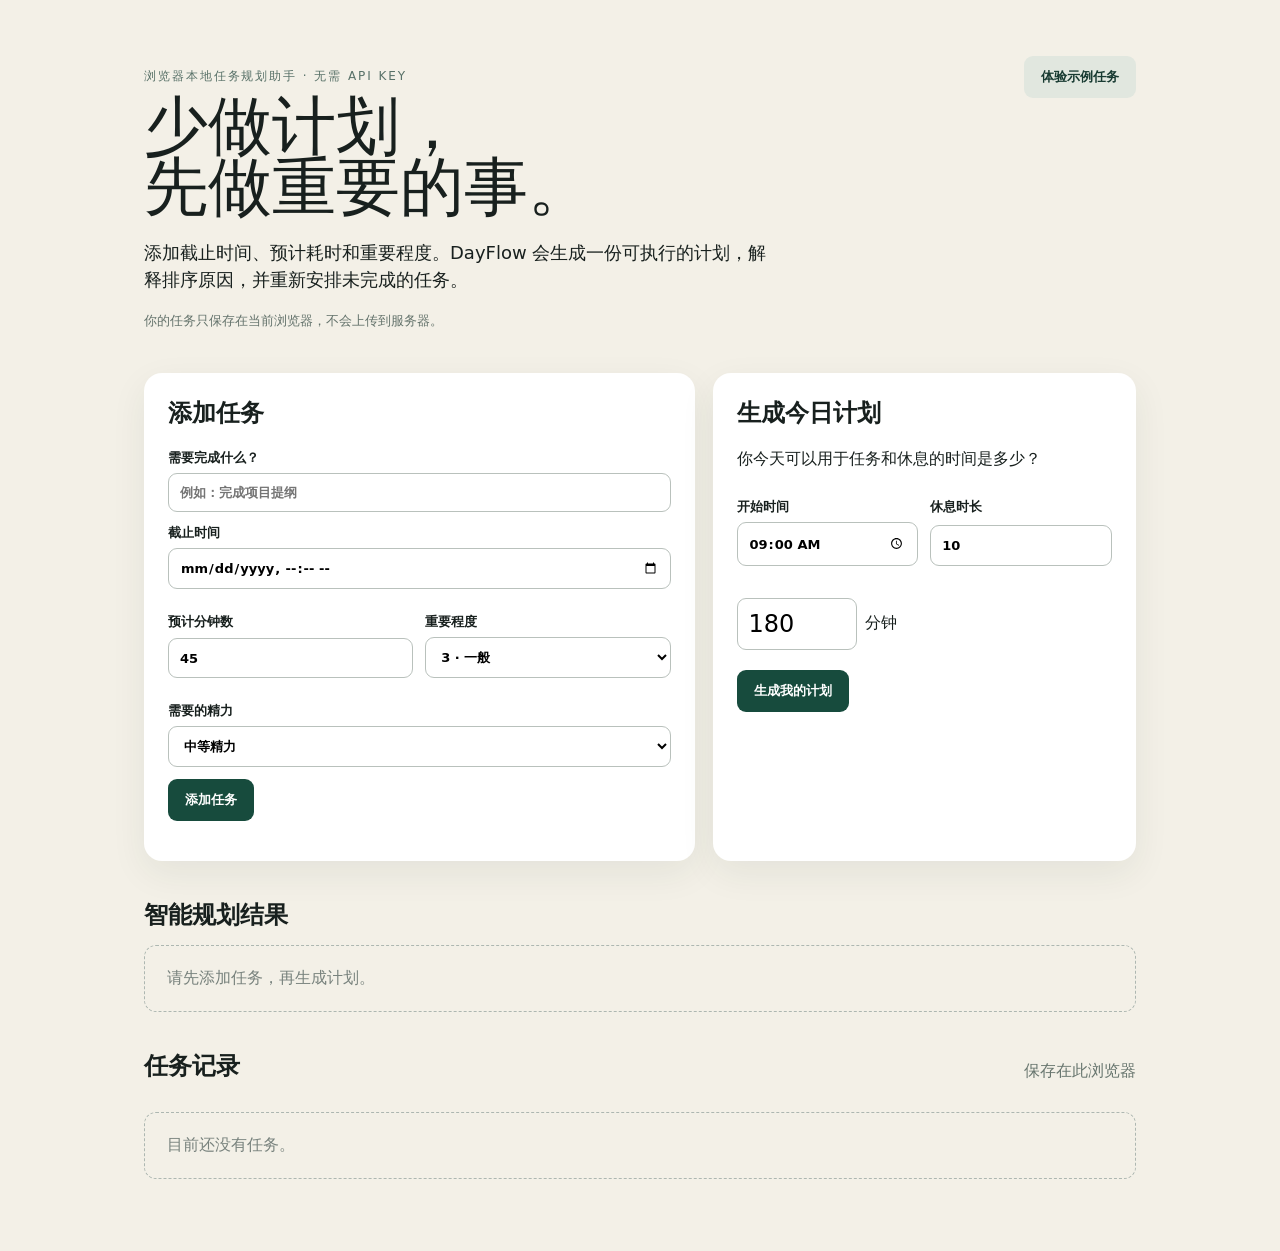
==== docs/index.html @ 12812f80 "Publish browser-only DayFlow demo" ====
<!doctype html><html lang="zh-CN"><head><meta charset="utf-8"><meta name="viewport" content="width=device-width,initial-scale=1"><meta name="description" content="无需账号和 API Key 的本地任务规划助手"><title>DayFlow 日程规划助手</title><link rel="stylesheet" href="styles.css"></head>
<body><main><header><div><p class="eyebrow">浏览器本地任务规划助手 · 无需 API KEY</p><h1>少做计划，<br>先做重要的事。</h1><p class="intro">添加截止时间、预计耗时和重要程度。DayFlow 会生成一份可执行的计划，解释排序原因，并重新安排未完成的任务。</p><p class="privacy">你的任务只保存在当前浏览器，不会上传到服务器。</p></div><button id="demo" class="secondary">体验示例任务</button></header>
<section class="grid"><form id="taskForm" class="card"><h2 id="formTitle">添加任务</h2><input name="task_id" type="hidden"><label>需要完成什么？<input name="title" required minlength="2" placeholder="例如：完成项目提纲"></label><label>截止时间<input name="due_at" type="datetime-local" required></label><div class="two"><label>预计分钟数<input name="estimate_minutes" type="number" min="10" max="600" value="45" required></label><label>重要程度<select name="importance"><option value="5">5 · 非常重要</option><option value="4">4 · 重要</option><option value="3" selected>3 · 一般</option><option value="2">2 · 较低</option><option value="1">1 · 可选</option></select></label></div><label>需要的精力<select name="energy"><option value="high">高度专注</option><option value="medium" selected>中等精力</option><option value="low">低精力</option></select></label><div class="form-actions"><button id="saveTask">添加任务</button><button id="cancelEdit" type="button" class="secondary" hidden>取消编辑</button></div><p id="formStatus" class="hint" role="status"></p></form>
<div class="card"><h2>生成今日计划</h2><p>你今天可以用于任务和休息的时间是多少？</p><div class="two"><label>开始时间<input id="startTime" type="time" value="09:00"></label><label>休息时长<input id="breakMinutes" type="number" min="0" max="30" value="10"></label></div><div class="time"><input id="available" type="number" min="15" max="720" value="180"><span>分钟</span></div><button id="plan" type="button">生成我的计划</button><p id="status" role="status"></p></div></section>
<section><div class="section-title"><h2>智能规划结果</h2><span id="summary"></span></div><div id="planOutput" class="plan empty">请先添加任务，再生成计划。</div></section>
<section><div class="section-title"><h2>任务记录</h2><span>保存在此浏览器</span></div><div id="tasks" class="tasks"></div></section></main><script src="app.js"></script></body></html>
---- docs/styles.css ----
:root{font-family:Inter,"PingFang SC","Microsoft YaHei",system-ui,sans-serif;color:#18201e;background:#f3f0e7}*{box-sizing:border-box}body{margin:0}main{max-width:1040px;margin:auto;padding:56px 24px}header{display:flex;justify-content:space-between;gap:30px;align-items:flex-start;margin-bottom:30px}.eyebrow{font-size:12px;letter-spacing:.16em;color:#587168}h1{font:64px/.95 Georgia,"Noto Serif SC",serif;margin:10px 0 20px}.intro{font-size:18px;line-height:1.55;max-width:640px}.privacy{font-size:13px;color:#64736c}.grid{display:grid;grid-template-columns:1.3fr 1fr;gap:18px}.card{background:#fff;padding:24px;border-radius:18px;box-shadow:0 12px 36px #23352d12}h2{margin-top:0}label{display:grid;gap:6px;margin:12px 0;font-size:13px;font-weight:650}input,select{border:1px solid #b9c1bc;border-radius:9px;padding:11px;background:#fff;font:inherit}.two{display:grid;grid-template-columns:1fr 1fr;gap:12px}button{border:0;border-radius:9px;padding:12px 17px;background:#174b3d;color:#fff;font-weight:700;cursor:pointer}.secondary{background:#e1e7df;color:#173a31}.danger{background:#f3dfd8;color:#7b2f1d}.small{padding:8px 11px;margin:3px}.time{display:flex;align-items:center;gap:8px;margin:20px 0}.time input{font-size:24px;width:120px}.section-title{display:flex;justify-content:space-between;align-items:end;margin-top:38px}.section-title h2{margin:0}.section-title span,small,.hint{color:#68766f}.plan,.tasks{display:grid;gap:10px;margin-top:14px}.task{background:#fff;padding:17px 20px;border-radius:13px;display:flex;justify-content:space-between;gap:16px}.task p{margin:4px 0}.task.done{opacity:.58}.task.done b{text-decoration:line-through}.task-actions{text-align:right;min-width:245px}.empty{color:#78827d;padding:22px;border:1px dashed #adb7b1;border-radius:12px}.form-actions{display:flex;gap:8px}.timeline{position:relative}.time-block{display:grid;grid-template-columns:110px 1fr;gap:18px;background:#fff;padding:17px 20px;border-radius:13px;border-left:5px solid #2d705e}.time-block.break{background:#e8ece6;border-left-color:#a4b1a9}.time-block time{font-weight:800;color:#245748}.time-block h3,.time-block p{margin:0 0 5px}.remaining{display:grid;gap:5px;background:#f5e6dc;padding:16px 20px;border-radius:13px;color:#733e2e}@media(max-width:720px){header{display:block}header>button{margin-top:15px}.grid{grid-template-columns:1fr}h1{font-size:48px}.task{display:block}.task-actions{text-align:left;min-width:0;margin-top:12px}.time-block{grid-template-columns:85px 1fr}}
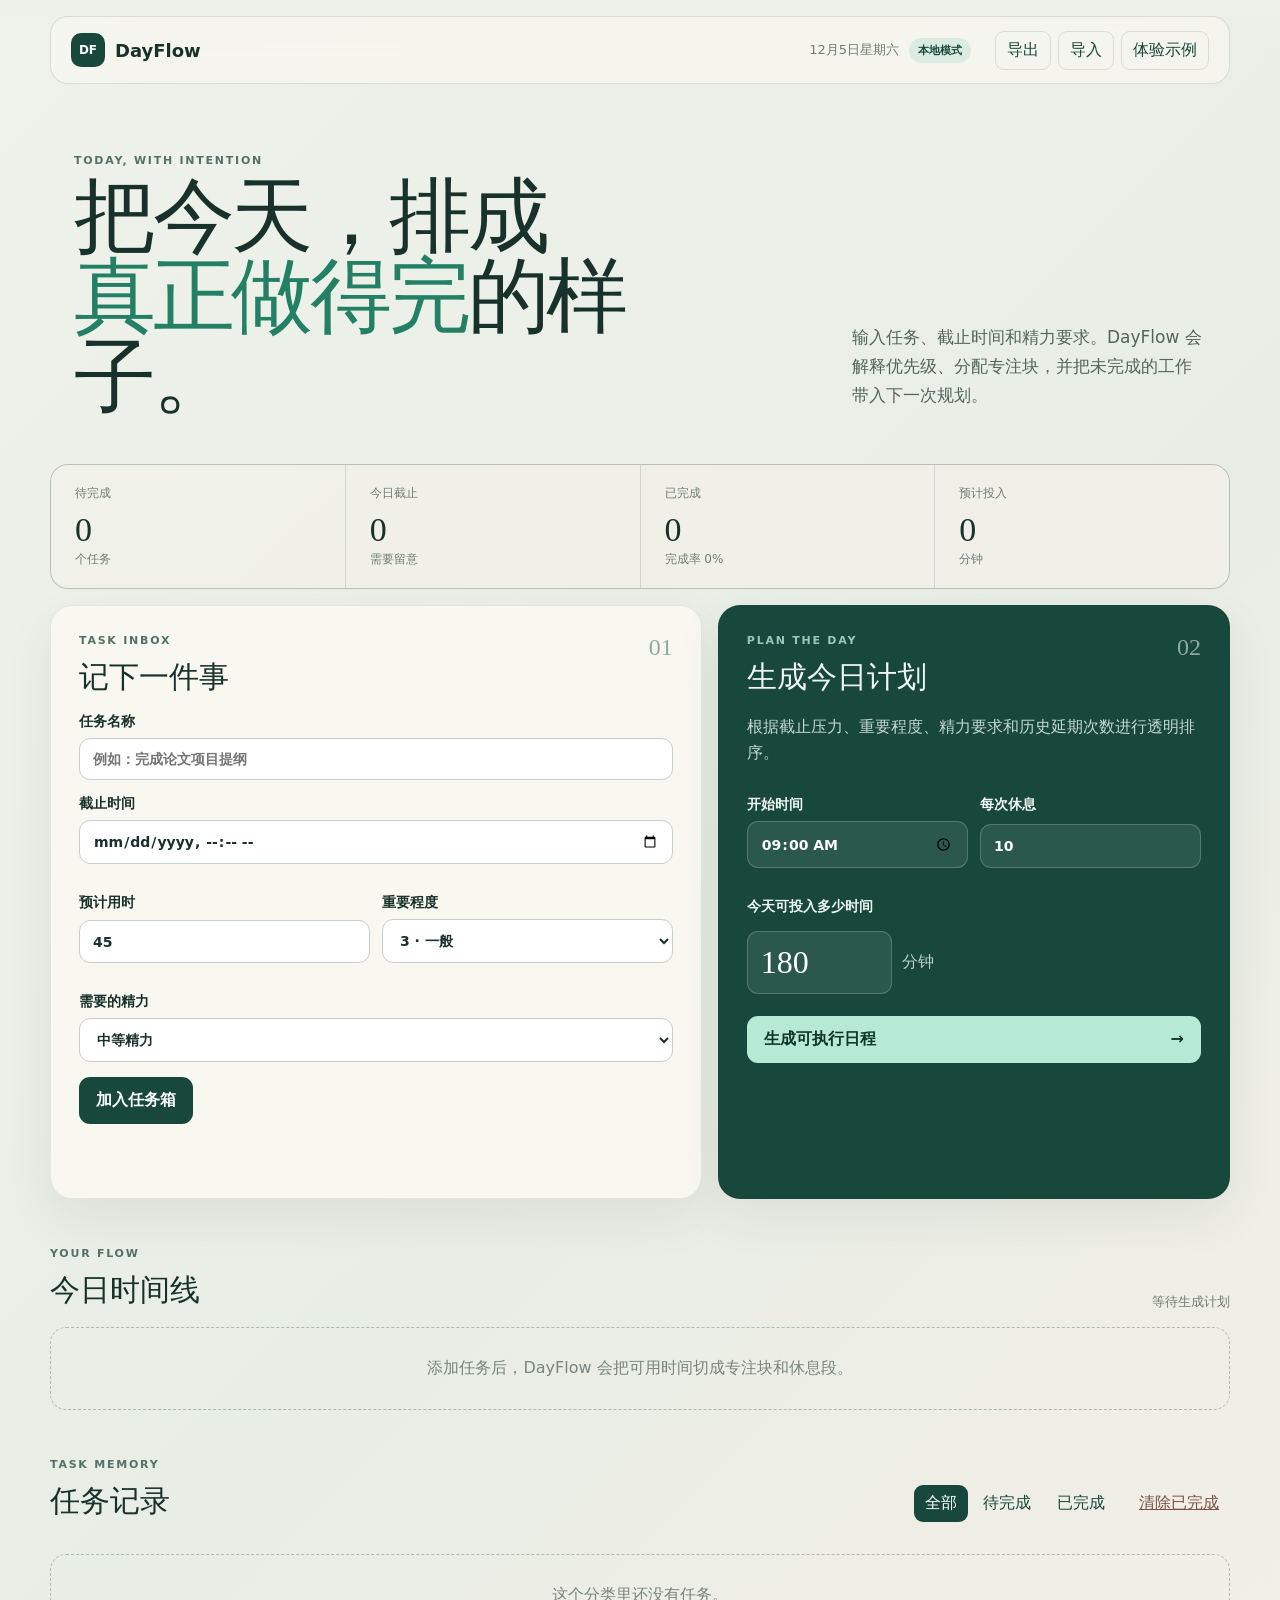
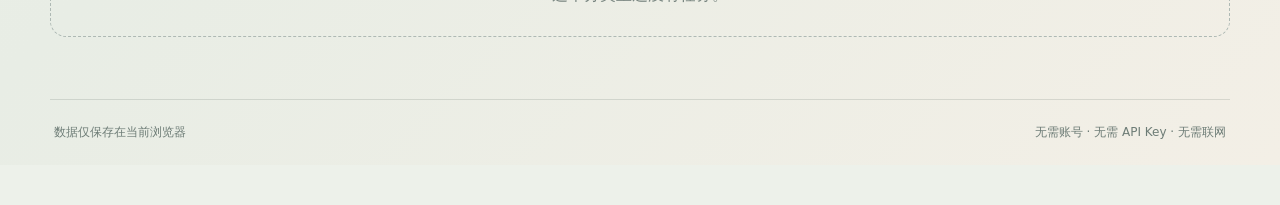
==== commit c21ddf2a: "Complete DayFlow portfolio experience" ====
--- a/docs/index.html
+++ b/docs/index.html
@@ -1,6 +1,73 @@
-<!doctype html><html lang="zh-CN"><head><meta charset="utf-8"><meta name="viewport" content="width=device-width,initial-scale=1"><meta name="description" content="无需账号和 API Key 的本地任务规划助手"><title>DayFlow 日程规划助手</title><link rel="stylesheet" href="styles.css"></head>
-<body><main><header><div><p class="eyebrow">浏览器本地任务规划助手 · 无需 API KEY</p><h1>少做计划，<br>先做重要的事。</h1><p class="intro">添加截止时间、预计耗时和重要程度。DayFlow 会生成一份可执行的计划，解释排序原因，并重新安排未完成的任务。</p><p class="privacy">你的任务只保存在当前浏览器，不会上传到服务器。</p></div><button id="demo" class="secondary">体验示例任务</button></header>
-<section class="grid"><form id="taskForm" class="card"><h2 id="formTitle">添加任务</h2><input name="task_id" type="hidden"><label>需要完成什么？<input name="title" required minlength="2" placeholder="例如：完成项目提纲"></label><label>截止时间<input name="due_at" type="datetime-local" required></label><div class="two"><label>预计分钟数<input name="estimate_minutes" type="number" min="10" max="600" value="45" required></label><label>重要程度<select name="importance"><option value="5">5 · 非常重要</option><option value="4">4 · 重要</option><option value="3" selected>3 · 一般</option><option value="2">2 · 较低</option><option value="1">1 · 可选</option></select></label></div><label>需要的精力<select name="energy"><option value="high">高度专注</option><option value="medium" selected>中等精力</option><option value="low">低精力</option></select></label><div class="form-actions"><button id="saveTask">添加任务</button><button id="cancelEdit" type="button" class="secondary" hidden>取消编辑</button></div><p id="formStatus" class="hint" role="status"></p></form>
-<div class="card"><h2>生成今日计划</h2><p>你今天可以用于任务和休息的时间是多少？</p><div class="two"><label>开始时间<input id="startTime" type="time" value="09:00"></label><label>休息时长<input id="breakMinutes" type="number" min="0" max="30" value="10"></label></div><div class="time"><input id="available" type="number" min="15" max="720" value="180"><span>分钟</span></div><button id="plan" type="button">生成我的计划</button><p id="status" role="status"></p></div></section>
-<section><div class="section-title"><h2>智能规划结果</h2><span id="summary"></span></div><div id="planOutput" class="plan empty">请先添加任务，再生成计划。</div></section>
-<section><div class="section-title"><h2>任务记录</h2><span>保存在此浏览器</span></div><div id="tasks" class="tasks"></div></section></main><script src="app.js"></script></body></html>
+<!doctype html>
+<html lang="zh-CN">
+<head>
+  <meta charset="utf-8">
+  <meta name="viewport" content="width=device-width,initial-scale=1">
+  <meta name="description" content="无需账号和 API Key 的本地智能日程规划助手">
+  <meta name="theme-color" content="#102e28">
+  <title>DayFlow · 今日规划助手</title>
+  <link rel="icon" type="image/svg+xml" href="data:image/svg+xml,%3Csvg xmlns='http://www.w3.org/2000/svg' viewBox='0 0 32 32'%3E%3Crect width='32' height='32' rx='9' fill='%2317438a'/%3E%3Cpath d='M9 9v14M9 16h7c4 0 7-2 7-6M16 23c4 0 7-2 7-6' fill='none' stroke='%23dff8ed' stroke-width='2.3' stroke-linecap='round'/%3E%3C/svg%3E">
+  <link rel="stylesheet" href="styles.css">
+</head>
+<body>
+  <main class="app-shell">
+    <header class="topbar">
+      <a class="brand" href="#top" aria-label="DayFlow 首页"><span>DF</span><strong>DayFlow</strong></a>
+      <div class="today"><span id="todayLabel"></span><b>本地模式</b></div>
+      <div class="top-actions">
+        <button class="quiet" id="exportData">导出</button>
+        <button class="quiet" id="importData">导入</button>
+        <input id="importFile" type="file" accept="application/json" hidden>
+        <button class="quiet" id="demo">体验示例</button>
+      </div>
+    </header>
+
+    <section class="intro" id="top">
+      <div><p class="eyebrow">TODAY, WITH INTENTION</p><h1>把今天，排成<br><em>真正做得完</em>的样子。</h1></div>
+      <p>输入任务、截止时间和精力要求。DayFlow 会解释优先级、分配专注块，并把未完成的工作带入下一次规划。</p>
+    </section>
+
+    <section class="stats" aria-label="任务概览">
+      <article><span>待完成</span><b id="openCount">0</b><small>个任务</small></article>
+      <article><span>今日截止</span><b id="todayCount">0</b><small>需要留意</small></article>
+      <article><span>已完成</span><b id="doneCount">0</b><small id="completionRate">完成率 0%</small></article>
+      <article><span>预计投入</span><b id="estimateTotal">0</b><small>分钟</small></article>
+    </section>
+
+    <section class="workspace">
+      <form id="taskForm" class="panel composer">
+        <div class="panel-head"><div><p class="eyebrow">TASK INBOX</p><h2 id="formTitle">记下一件事</h2></div><span class="step">01</span></div>
+        <input name="task_id" type="hidden">
+        <label>任务名称<input name="title" required minlength="2" maxlength="120" placeholder="例如：完成论文项目提纲"></label>
+        <label>截止时间<input name="due_at" type="datetime-local" required></label>
+        <div class="two"><label>预计用时<input name="estimate_minutes" type="number" min="10" max="600" value="45" required></label><label>重要程度<select name="importance"><option value="5">5 · 非常重要</option><option value="4">4 · 重要</option><option value="3" selected>3 · 一般</option><option value="2">2 · 较低</option><option value="1">1 · 可选</option></select></label></div>
+        <label>需要的精力<select name="energy"><option value="high">高度专注</option><option value="medium" selected>中等精力</option><option value="low">低精力</option></select></label>
+        <div class="form-actions"><button id="saveTask">加入任务箱</button><button id="cancelEdit" type="button" class="quiet" hidden>取消编辑</button></div>
+        <p id="formStatus" class="hint" role="status"></p>
+      </form>
+
+      <section class="panel planner-card">
+        <div class="panel-head"><div><p class="eyebrow">PLAN THE DAY</p><h2>生成今日计划</h2></div><span class="step">02</span></div>
+        <p class="support">根据截止压力、重要程度、精力要求和历史延期次数进行透明排序。</p>
+        <div class="two"><label>开始时间<input id="startTime" type="time" value="09:00"></label><label>每次休息<input id="breakMinutes" type="number" min="0" max="30" value="10"></label></div>
+        <label>今天可投入多少时间</label><div class="time-input"><input id="available" type="number" min="15" max="720" value="180"><span>分钟</span></div>
+        <button id="plan" type="button" class="wide">生成可执行日程 <span>→</span></button>
+        <p id="status" class="hint" role="status"></p>
+      </section>
+    </section>
+
+    <section class="result-section">
+      <div class="section-title"><div><p class="eyebrow">YOUR FLOW</p><h2>今日时间线</h2></div><span id="summary">等待生成计划</span></div>
+      <div id="planOutput" class="plan empty">添加任务后，DayFlow 会把可用时间切成专注块和休息段。</div>
+    </section>
+
+    <section class="task-section">
+      <div class="section-title"><div><p class="eyebrow">TASK MEMORY</p><h2>任务记录</h2></div><div class="task-tools"><div class="filters" id="filters"><button class="active" data-filter="all">全部</button><button data-filter="open">待完成</button><button data-filter="done">已完成</button></div><button class="text-button" id="clearDone">清除已完成</button></div></div>
+      <div id="tasks" class="tasks"></div>
+    </section>
+    <footer><span>数据仅保存在当前浏览器</span><span>无需账号 · 无需 API Key · 无需联网</span></footer>
+  </main>
+  <div class="toast" id="toast" role="status"></div>
+  <script src="app.js"></script>
+</body>
+</html>
--- a/docs/styles.css
+++ b/docs/styles.css
@@ -1 +1,3 @@
-:root{font-family:Inter,"PingFang SC","Microsoft YaHei",system-ui,sans-serif;color:#18201e;background:#f3f0e7}*{box-sizing:border-box}body{margin:0}main{max-width:1040px;margin:auto;padding:56px 24px}header{display:flex;justify-content:space-between;gap:30px;align-items:flex-start;margin-bottom:30px}.eyebrow{font-size:12px;letter-spacing:.16em;color:#587168}h1{font:64px/.95 Georgia,"Noto Serif SC",serif;margin:10px 0 20px}.intro{font-size:18px;line-height:1.55;max-width:640px}.privacy{font-size:13px;color:#64736c}.grid{display:grid;grid-template-columns:1.3fr 1fr;gap:18px}.card{background:#fff;padding:24px;border-radius:18px;box-shadow:0 12px 36px #23352d12}h2{margin-top:0}label{display:grid;gap:6px;margin:12px 0;font-size:13px;font-weight:650}input,select{border:1px solid #b9c1bc;border-radius:9px;padding:11px;background:#fff;font:inherit}.two{display:grid;grid-template-columns:1fr 1fr;gap:12px}button{border:0;border-radius:9px;padding:12px 17px;background:#174b3d;color:#fff;font-weight:700;cursor:pointer}.secondary{background:#e1e7df;color:#173a31}.danger{background:#f3dfd8;color:#7b2f1d}.small{padding:8px 11px;margin:3px}.time{display:flex;align-items:center;gap:8px;margin:20px 0}.time input{font-size:24px;width:120px}.section-title{display:flex;justify-content:space-between;align-items:end;margin-top:38px}.section-title h2{margin:0}.section-title span,small,.hint{color:#68766f}.plan,.tasks{display:grid;gap:10px;margin-top:14px}.task{background:#fff;padding:17px 20px;border-radius:13px;display:flex;justify-content:space-between;gap:16px}.task p{margin:4px 0}.task.done{opacity:.58}.task.done b{text-decoration:line-through}.task-actions{text-align:right;min-width:245px}.empty{color:#78827d;padding:22px;border:1px dashed #adb7b1;border-radius:12px}.form-actions{display:flex;gap:8px}.timeline{position:relative}.time-block{display:grid;grid-template-columns:110px 1fr;gap:18px;background:#fff;padding:17px 20px;border-radius:13px;border-left:5px solid #2d705e}.time-block.break{background:#e8ece6;border-left-color:#a4b1a9}.time-block time{font-weight:800;color:#245748}.time-block h3,.time-block p{margin:0 0 5px}.remaining{display:grid;gap:5px;background:#f5e6dc;padding:16px 20px;border-radius:13px;color:#733e2e}@media(max-width:720px){header{display:block}header>button{margin-top:15px}.grid{grid-template-columns:1fr}h1{font-size:48px}.task{display:block}.task-actions{text-align:left;min-width:0;margin-top:12px}.time-block{grid-template-columns:85px 1fr}}
+:root{font-family:Inter,"PingFang SC","Microsoft YaHei",system-ui,sans-serif;color:#19312b;background:#edf1ea;--ink:#19312b;--green:#17483b;--mint:#b7ead4;--cream:#f8f7f0;--line:rgba(25,49,43,.13);--muted:#6d7c76}*{box-sizing:border-box}html{scroll-behavior:smooth}body{margin:0;background:linear-gradient(135deg,#eef2eb,#e8ede5 55%,#f3efe6)}button,input,select{font:inherit}button{cursor:pointer}.app-shell{width:min(1180px,calc(100% - 32px));margin:16px auto 40px}.topbar{height:68px;display:flex;align-items:center;gap:24px;padding:0 20px;border:1px solid var(--line);border-radius:18px;background:rgba(248,247,240,.72);backdrop-filter:blur(18px);position:sticky;top:12px;z-index:10}.brand{display:flex;align-items:center;gap:10px;color:var(--ink);text-decoration:none}.brand span{display:grid;place-items:center;width:34px;height:34px;border-radius:10px;background:var(--green);color:white;font-size:12px;font-weight:800}.brand strong{font-size:18px}.today{display:flex;gap:10px;align-items:center;margin-left:auto;color:var(--muted);font-size:13px}.today b{padding:5px 9px;border-radius:99px;background:#dcebe2;color:var(--green);font-size:11px}.top-actions{display:flex;gap:7px}.quiet,.filters button,.text-button{border:1px solid var(--line);background:transparent;color:var(--green);border-radius:9px;padding:8px 11px}.intro{display:grid;grid-template-columns:1.4fr .7fr;gap:70px;align-items:end;padding:70px 24px 46px}.eyebrow{margin:0 0 10px;color:#547168;font-size:11px;font-weight:800;letter-spacing:.16em}.intro h1{font:500 clamp(48px,7vw,82px)/.98 Georgia,"Noto Serif SC",serif;letter-spacing:-.04em;margin:0}.intro h1 em{color:#238065;font-style:normal}.intro>p{font-size:17px;line-height:1.7;color:#53655f;margin:0 0 8px}.stats{display:grid;grid-template-columns:repeat(4,1fr);gap:1px;background:var(--line);border:1px solid var(--line);border-radius:18px;overflow:hidden}.stats article{background:rgba(248,247,240,.82);padding:20px 24px}.stats span,.stats small{display:block;color:var(--muted);font-size:12px}.stats b{display:inline-block;font:500 34px Georgia,serif;margin:9px 7px 2px 0}.workspace{display:grid;grid-template-columns:1.12fr .88fr;gap:16px;margin-top:16px}.panel{background:var(--cream);border:1px solid rgba(25,49,43,.09);border-radius:22px;padding:28px;box-shadow:0 18px 50px rgba(28,54,44,.07)}.planner-card{background:var(--green);color:#f0f7f3}.panel-head,.section-title{display:flex;justify-content:space-between;align-items:flex-start}.panel h2,.section-title h2{font:500 30px Georgia,"Noto Serif SC",serif;margin:0}.planner-card .eyebrow{color:#9bc9b8}.step{font:500 24px Georgia,serif;color:#91aa9f}.support{color:#c5d7cf;line-height:1.6}label{display:grid;gap:7px;margin:15px 0;font-size:14px;font-weight:650}input,select{width:100%;border:1px solid #c7cfca;border-radius:11px;padding:12px 13px;background:white;color:var(--ink);outline:none}input:focus,select:focus{border-color:#4c9a82;box-shadow:0 0 0 3px rgba(76,154,130,.12)}.planner-card input{background:rgba(255,255,255,.09);border-color:rgba(255,255,255,.2);color:white}.two{display:grid;grid-template-columns:1fr 1fr;gap:12px}.form-actions{display:flex;gap:8px}.form-actions button,.wide{border:0;border-radius:11px;padding:13px 17px;background:var(--green);color:white;font-weight:750}.time-input{display:flex;align-items:center;gap:10px;margin:8px 0 22px}.time-input input{width:145px;font:500 32px Georgia,serif}.time-input span{color:#bdd1c8}.wide{width:100%;display:flex;justify-content:space-between;background:var(--mint);color:#12352b}.hint{min-height:20px;color:var(--muted);font-size:13px}.planner-card .hint{color:#bed0c8}.result-section,.task-section{margin-top:48px}.section-title{align-items:end}.section-title>span{color:var(--muted);font-size:13px}.plan,.tasks{display:grid;gap:10px;margin-top:16px}.empty{color:#77847f;padding:30px;border:1px dashed #aeb9b4;border-radius:16px;text-align:center}.time-block{display:grid;grid-template-columns:120px 1fr 54px;gap:20px;align-items:center;background:var(--cream);padding:19px 22px;border-radius:15px;border-left:5px solid #2a8067}.time-block.break{background:#e2e8e0;border-left-color:#98aaa1}.time-block time{font-weight:800;color:#28614f}.time-block h3,.time-block p{margin:0 0 5px}.time-block small{color:var(--muted)}.block-index{font:500 25px Georgia,serif;color:#a0ada8;text-align:right}.remaining{display:grid;gap:6px;background:#f3e4d8;padding:18px 22px;border-radius:14px;color:#704330}.task-tools{display:flex;gap:12px;align-items:center}.filters{display:flex;gap:4px}.filters button{border:0}.filters button.active{background:var(--green);color:white}.text-button{border:0;text-decoration:underline;color:#7b5145}.task{background:rgba(248,247,240,.86);border:1px solid var(--line);padding:18px 20px;border-radius:14px;display:flex;justify-content:space-between;gap:18px}.task b{font-size:16px}.task p{margin:6px 0 0;color:var(--muted);font-size:13px}.task.done{opacity:.6}.task.done b{text-decoration:line-through}.task-actions{text-align:right;min-width:270px}.small{border:0;border-radius:8px;padding:8px 10px;margin:2px;background:var(--green);color:white;font-size:12px}.small.secondary{background:#dfe7df;color:var(--green)}.small.danger{background:#f1ded8;color:#7a3827}footer{display:flex;justify-content:space-between;margin-top:46px;padding:24px 4px;border-top:1px solid var(--line);color:var(--muted);font-size:12px}.toast{position:fixed;z-index:30;left:50%;bottom:25px;transform:translate(-50%,18px);background:#173f35;color:white;padding:11px 17px;border-radius:99px;opacity:0;pointer-events:none;transition:.2s}.toast.show{opacity:1;transform:translate(-50%,0)}
+@media(max-width:760px){.app-shell{width:min(100% - 20px,1180px)}.topbar{height:auto;min-height:64px;padding:10px 13px;flex-wrap:wrap}.today{display:none}.top-actions{margin-left:auto}.top-actions button{padding:7px 8px;font-size:12px}.intro{grid-template-columns:1fr;gap:22px;padding:46px 10px 32px}.intro h1{font-size:48px}.stats{grid-template-columns:1fr 1fr}.stats article{padding:16px}.workspace{grid-template-columns:1fr}.panel{padding:21px}.two{grid-template-columns:1fr}.section-title{display:block}.task-tools{margin-top:15px;justify-content:space-between;overflow:auto}.time-block{grid-template-columns:85px 1fr}.block-index{display:none}.task{display:block}.task-actions{text-align:left;min-width:0;margin-top:13px}footer{display:grid;gap:7px}.result-section,.task-section{margin-top:36px}}
+@media(prefers-reduced-motion:reduce){html{scroll-behavior:auto}.toast{transition:none}}
